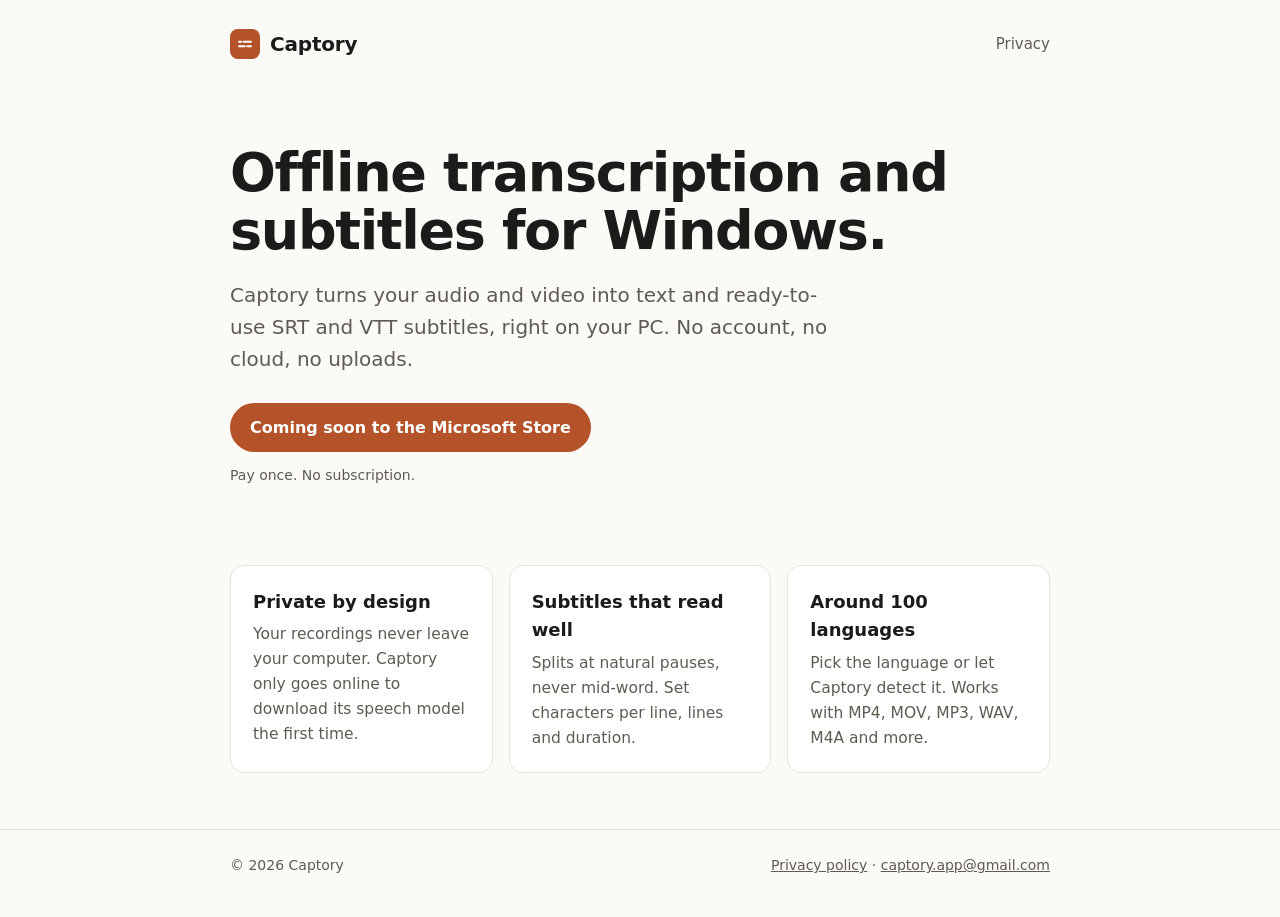
==== index.html @ aa895272 "Add home page and privacy policy Co-Authored-By: Claude Opus 5.5 <noreply@anthropic.com> Claude-Sess" ====
<!doctype html>
<html lang="en">
<head>
<meta charset="utf-8">
<meta name="viewport" content="width=device-width, initial-scale=1">
<title>Captory</title>
<meta name="description" content="Captory turns audio and video into text and subtitles, 100% offline on your Windows PC.">
<link rel="stylesheet" href="style.css">
</head>
<body>
<header class="site"><div class="wrap">
  <a class="brand" href="./"><span class="mark" aria-hidden="true"><svg viewBox="0 0 24 24" fill="none" stroke="currentColor" stroke-width="2.4" stroke-linecap="round" style="color:var(--accent-text)"><path d="M4 9h3M4 15h8M10 9h10M15 15h5"/></svg></span> Captory</a>
  <nav><a href="privacy.html">Privacy</a></nav>
</div></header>
<main class="wrap">
  <section class="hero">
    <h1>Offline transcription and subtitles for Windows.</h1>
    <p class="lead">Captory turns your audio and video into text and ready-to-use SRT and VTT subtitles, right on your PC. No account, no cloud, no uploads.</p>
    <span class="badge">Coming soon to the Microsoft Store</span>
    <p class="note">Pay once. No subscription.</p>
  </section>
  <section class="features" aria-label="Features">
    <div class="card"><h2>Private by design</h2><p>Your recordings never leave your computer. Captory only goes online to download its speech model the first time.</p></div>
    <div class="card"><h2>Subtitles that read well</h2><p>Splits at natural pauses, never mid-word. Set characters per line, lines and duration.</p></div>
    <div class="card"><h2>Around 100 languages</h2><p>Pick the language or let Captory detect it. Works with MP4, MOV, MP3, WAV, M4A and more.</p></div>
  </section>
</main>
<footer class="site"><div class="wrap">
  <span>&copy; 2026 Captory</span>
  <span><a href="privacy.html">Privacy policy</a> &middot; <a href="mailto:captory.app@gmail.com">captory.app@gmail.com</a></span>
</div></footer>
</body>
</html>
---- style.css ----
:root {
  --bg: #fbfaf7;
  --surface: #ffffff;
  --text: #1c1b19;
  --muted: #5f5b53;
  --line: #e7e3da;
  --accent: #b4532a;
  --accent-text: #ffffff;
  --radius: 14px;
  color-scheme: light dark;
}
@media (prefers-color-scheme: dark) {
  :root {
    --bg: #151412;
    --surface: #1e1c19;
    --text: #f1eee8;
    --muted: #b3ada2;
    --line: #34312c;
    --accent: #e0814f;
    --accent-text: #151412;
  }
}
* { box-sizing: border-box; }
html { -webkit-text-size-adjust: 100%; }
body {
  margin: 0;
  background: var(--bg);
  color: var(--text);
  font: 17px/1.6 "Segoe UI Variable Text", "Segoe UI", system-ui, -apple-system, sans-serif;
}
.wrap { max-width: 860px; margin: 0 auto; padding: 0 20px; }
header.site { padding: 28px 0; }
header.site .wrap { display: flex; align-items: center; justify-content: space-between; gap: 16px; }
.brand { display: flex; align-items: center; gap: 10px; font-weight: 700; font-size: 20px; color: var(--text); text-decoration: none; letter-spacing: -0.01em; }
.mark { width: 30px; height: 30px; border-radius: 8px; background: var(--accent); display: grid; place-items: center; }
.mark svg { width: 18px; height: 18px; }
nav a { color: var(--muted); text-decoration: none; font-size: 15px; }
nav a:hover { color: var(--text); }
.hero { padding: 56px 0 40px; }
.hero h1 { font-size: clamp(34px, 6vw, 54px); line-height: 1.08; margin: 0 0 18px; letter-spacing: -0.025em; }
.hero p.lead { font-size: 20px; color: var(--muted); max-width: 620px; margin: 0 0 28px; }
.badge { display: inline-block; padding: 12px 20px; border-radius: 999px; background: var(--accent); color: var(--accent-text); font-weight: 600; font-size: 16px; }
.note { margin-top: 12px; color: var(--muted); font-size: 14px; }
.features { display: grid; grid-template-columns: repeat(auto-fit, minmax(220px, 1fr)); gap: 16px; padding: 24px 0 56px; }
.card { background: var(--surface); border: 1px solid var(--line); border-radius: var(--radius); padding: 22px; }
.card h2 { font-size: 18px; margin: 0 0 6px; }
.card p { margin: 0; color: var(--muted); font-size: 15.5px; }
.doc { padding-top: 24px; padding-bottom: 56px; }
.doc h1 { font-size: clamp(30px, 5vw, 42px); letter-spacing: -0.02em; margin: 8px 0 12px; }
.doc h2 { font-size: 21px; margin: 36px 0 8px; }
.doc p, .doc li { color: var(--text); }
.doc ul { padding-left: 22px; }
.doc a { color: var(--accent); overflow-wrap: anywhere; }
.doc strong { font-weight: 650; }
footer.site { border-top: 1px solid var(--line); padding: 24px 0 40px; color: var(--muted); font-size: 14px; }
footer.site .wrap { display: flex; flex-wrap: wrap; gap: 8px 20px; justify-content: space-between; }
footer.site a { color: var(--muted); }
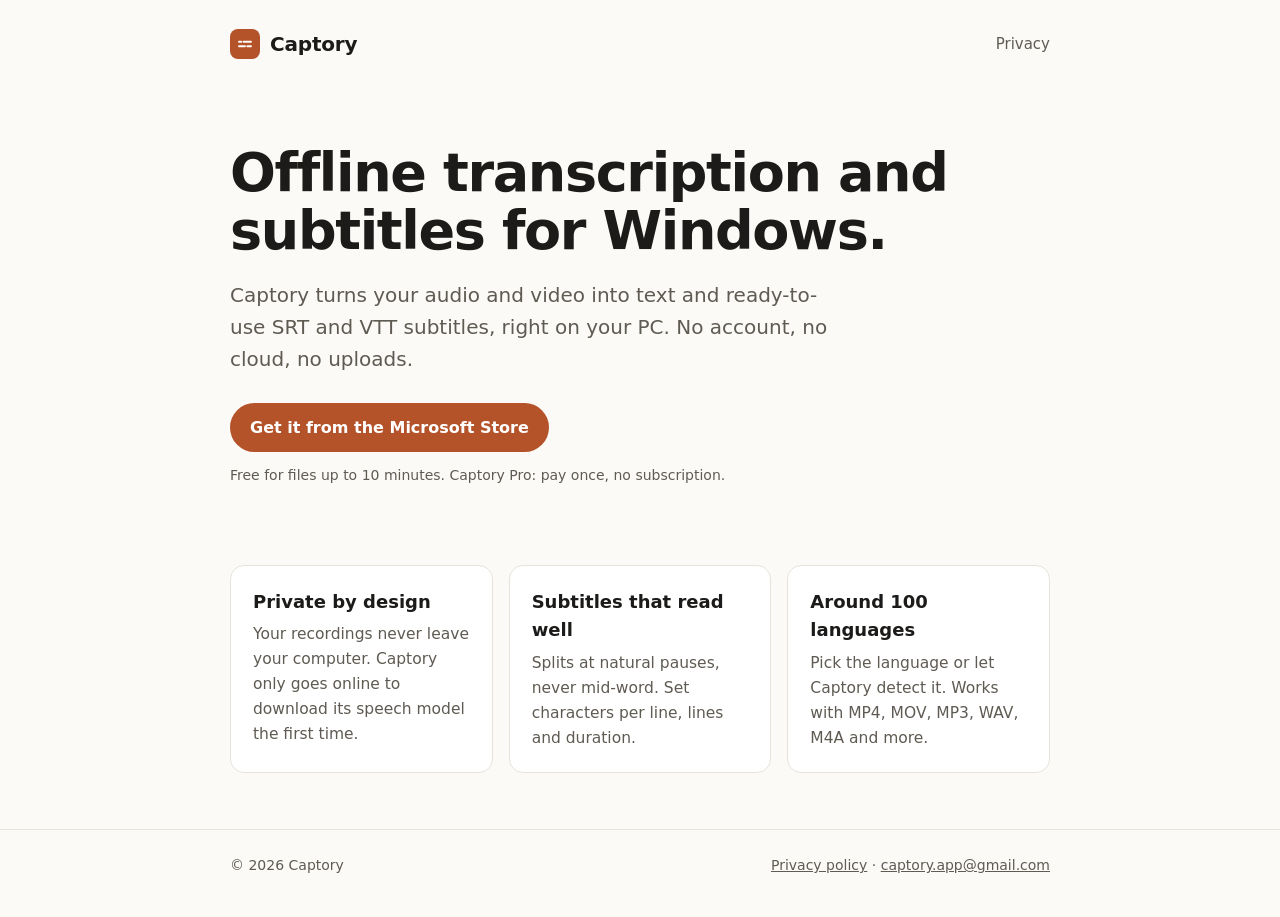
==== commit 39e8b66e: "feat: link homepage to the Microsoft Store listing Co-Authored-By: Claude Opus 5.5 <noreply@anthropi" ====
--- a/index.html
+++ b/index.html
@@ -16,8 +16,8 @@
   <section class="hero">
     <h1>Offline transcription and subtitles for Windows.</h1>
     <p class="lead">Captory turns your audio and video into text and ready-to-use SRT and VTT subtitles, right on your PC. No account, no cloud, no uploads.</p>
-    <span class="badge">Coming soon to the Microsoft Store</span>
-    <p class="note">Pay once. No subscription.</p>
+    <a class="badge" href="https://apps.microsoft.com/detail/9NRNC7BRHSHB">Get it from the Microsoft Store</a>
+    <p class="note">Free for files up to 10 minutes. Captory Pro: pay once, no subscription.</p>
   </section>
   <section class="features" aria-label="Features">
     <div class="card"><h2>Private by design</h2><p>Your recordings never leave your computer. Captory only goes online to download its speech model the first time.</p></div>
--- a/style.css
+++ b/style.css
@@ -39,7 +39,9 @@
 .hero { padding: 56px 0 40px; }
 .hero h1 { font-size: clamp(34px, 6vw, 54px); line-height: 1.08; margin: 0 0 18px; letter-spacing: -0.025em; }
 .hero p.lead { font-size: 20px; color: var(--muted); max-width: 620px; margin: 0 0 28px; }
-.badge { display: inline-block; padding: 12px 20px; border-radius: 999px; background: var(--accent); color: var(--accent-text); font-weight: 600; font-size: 16px; }
+.badge { display: inline-block; padding: 12px 20px; border-radius: 999px; background: var(--accent); color: var(--accent-text); font-weight: 600; font-size: 16px; text-decoration: none; }
+a.badge:hover { filter: brightness(1.08); }
+a.badge:focus-visible { outline: 3px solid var(--accent); outline-offset: 3px; }
 .note { margin-top: 12px; color: var(--muted); font-size: 14px; }
 .features { display: grid; grid-template-columns: repeat(auto-fit, minmax(220px, 1fr)); gap: 16px; padding: 24px 0 56px; }
 .card { background: var(--surface); border: 1px solid var(--line); border-radius: var(--radius); padding: 22px; }
